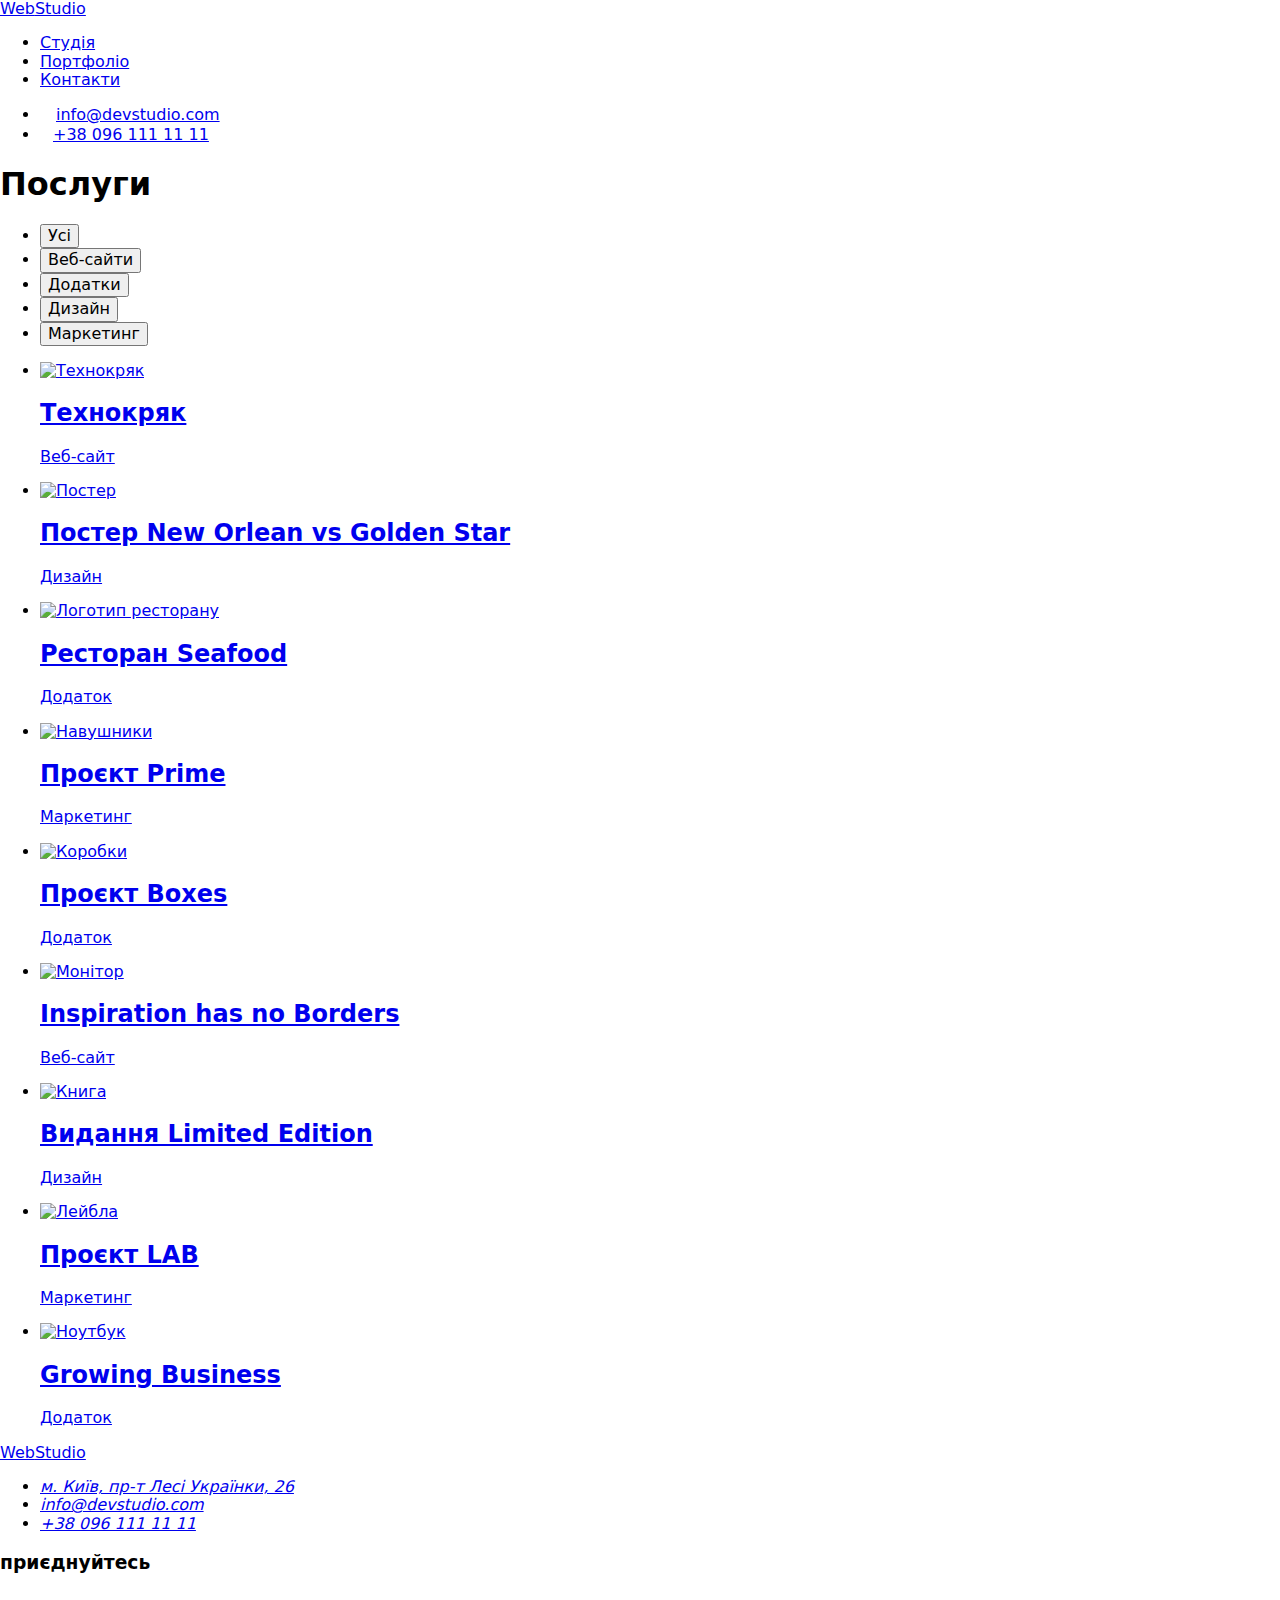
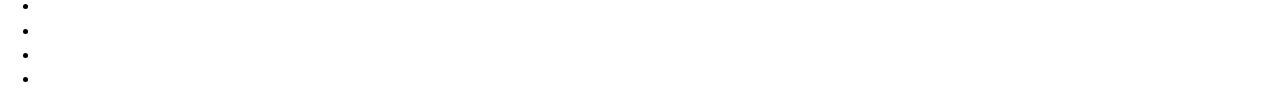
==== portfolio.html @ b420c296 "Add files via upload" ====
<!DOCTYPE html>
<html lang="uk">
    <head>
        <meta charset="UTF-8">
        <meta http-equiv="X-UA-Compatible" content="IE=edge">
        <meta name="viewport" content="width=<device-width>, initial-scale=1.0">
        <title>Blog</title>
    
        <link rel="preconnect" href="https://fonts.googleapis.com">
        <link rel="preconnect" href="https://fonts.gstatic.com" crossorigin>
        <link href="https://fonts.googleapis.com/css2?family=Raleway:wght@700&family=Roboto:wght@400;500;700;900&display=swap" rel="stylesheet">
        
        <link rel="stylesheet" href="https://cdnjs.cloudflare.com/ajax/libs/modern-normalize/1.1.0/modern-normalize.min.css">   
    
        <link rel="stylesheet" href="./css/styles.css">
    </head>
<body>
    <header>
        <div class="container header-nav">
            <nav class="header-nav">
                <a href="/" class="logo">Web<span class="logo-heder">Studio</span></a>
                <ul class="site-nav">
                    <li class="site-link"><a class="link" href="./index.html">Студія</a></li>
                    <li class="site-link"><a class="link" href="./portfolio.html">Портфоліо</a></li>
                    <li class="site-link"><a class="link" href="#">Контакти</a></li>
                </ul>
            </nav>
                <ul class="site-address">
                    <li class="address-item">
                        <a class="link address-link" href="mailto:info@devstudio.com">
                            <svg class="contact-icon" width="16" height="12">
                            <use href="./imeges/icons/icons.svg#icon-envelope"></use>
                        </svg>info@devstudio.com</a>
                    </li>
                    <li class="address-item"><a class="link address-link" href="tel:+380961111">
                        <svg class="contact-icon" width="13" height="16">
                            <use href="./imeges/icons/icons.svg#icon-phon"></use>
                        </svg>+38 096 111 11 11</a></li>
                </ul>
        </div>
    </header>
    <main>         
        <section class="section">
            <div class="container">
                <h1 class="visually-hidden">Послуги</h1>
                    <ul class="button-container">
                        <li><button class="service-button" type="button">Усі</button></li>
                        <li><button class="service-button" type="button">Веб-сайти</button></li>
                        <li><button class="service-button" type="button">Додатки</button></li>
                        <li><button class="service-button" type="button">Дизайн</button></li>
                        <li><button class="service-button" type="button">Маркетинг</button></li>
                    </ul>
                <ul class="services-cards">
                    <li class="services-card">
                        <a href="#" class="services-link">
                        <img src="./imeges/work1.jpg" alt="Технокряк">
                        <div class="services-info">
                            <h2 class="post-service">Технокряк</h2>
                            <p class="text-service">Веб-сайт</p>
                        </div></a>
                    </li>
                    <li class="services-card">
                        <a href="#" class="services-link">
                        <img src="./imeges/work2.jpg" alt="Постер">
                        <div class="services-info">
                            <h2 class="post-service">Постер New Orlean vs Golden Star</h2>
                            <p class="text-service">Дизайн</p>
                        </div></a>
                    </li>
                    <li class="services-card">
                        <a href="#" class="services-link">
                        <img src="./imeges/work3.jpg" alt="Логотип ресторану">
                        <div class="services-info">
                            <h2 class="post-service">Ресторан Seafood</h2>
                            <p class="text-service">Додаток</p>
                        </div></a>
                    </li>
                    <li class="services-card">
                        <a href="#" class="services-link">
                        <img src="./imeges/work4.jpg" alt="Навушники">
                        <div class="services-info">
                            <h2 class="post-service">Проєкт Prime</h2>
                            <p class="text-service">Маркетинг</p>
                        </div></a>
                    </li>
                    <li class="services-card">
                        <a href="#" class="services-link">
                        <img src="./imeges/work5.jpg" alt="Коробки">
                        <div class="services-info">
                            <h2 class="post-service">Проєкт Boxes</h2>
                            <p class="text-service">Додаток</p>
                        </div></a>
                    </li>
                    <li class="services-card">
                        <a href="#" class="services-link">
                        <img src="./imeges/work6.jpg" alt="Монітор">
                        <div class="services-info">
                            <h2 class="post-service">Inspiration has no Borders</h2>
                            <p class="text-service">Веб-сайт</p>
                        </div></a>
                    </li>
                    <li class="services-card">
                        <a href="#" class="services-link">
                        <img src="./imeges/work7.jpg" alt="Книга">
                        <div class="services-info">
                            <h2 class="post-service">Видання Limited Edition</h2>
                            <p class="text-service">Дизайн</p>
                        </div></a>
                    </li>
                    <li class="services-card">
                        <a href="#" class="services-link">
                        <img src="./imeges/work8.jpg" alt="Лейбла">
                        <div class="services-info">
                            <h2 class="post-service">Проєкт LAB</h2>
                            <p class="text-service">Маркетинг</p>
                        </div></a>
                    </li>
                    <li class="services-card">
                        <a href="#" class="services-link">
                        <img src="./imeges/work9.jpg" alt="Ноутбук">
                        <div class="services-info">
                            <h2 class="post-service">Growing Business</h2>
                            <p class="text-service">Додаток</p>                            
                        </div></a>
                    </li>
                </ul>
            </div>
        </section>     
    </main>
    <footer class="footer-color">
        <div class="container-footer">
        <div>
            <a href="/" class="logos">Web<span class="logo-footer">Studio</span></a>
            <address>
                    <ul  class="address-line">
                        <li class="address-line">
                            <a class="address-footer" href="https://goo.gl/maps/n4D2Z8sDKc1upqQAA">м. Київ, пр-т Лесі Українки, 26</a>
                        </li>
                        <li class="address-line">
                            <a class="address-footer" href="mailto:info@devstudio.com">info@devstudio.com</a>
                        </li>
                        <li class="address-line">
                            <a class="address-footer" href="tel:+380961111">+38 096 111 11 11</a>
                        </li>
                    </ul>
            </address>
        </div>

                <div class="contacts-footer">
                    <h3 class="contact-footer">приєднуйтесь</h3>
                    <ul class="social-list">
                        <li class="social-item">
                            <a href="" class="social-link-footer">
                                <svg class="social-icon" width="20" height="20">
                                    <use href="./imeges/icons/icons.svg#icon-instagram"></use>
                                </svg>
                            </a>
                        </li>
                        <li class="social-item">
                            <a href="" class="social-link-footer">
                                <svg class="social-icon" width="20" height="20">
                                    <use href="./imeges/icons/icons.svg#icon-twitter"></use>
                                </svg>
                            </a>
                        </li>
                        <li class="social-item">
                            <a href="" class="social-link-footer">
                                <svg class="social-icon" width="20" height="20">
                                    <use href="./imeges/icons/icons.svg#icon-facebook"></use>
                                </svg>
                            </a>
                        </li>
                        <li class="social-item">
                            <a href="" class="social-link-footer">
                                <svg class="social-icon" width="20" height="20">
                                    <use href="./imeges/icons/icons.svg#icon-linkedin"></use>
                                </svg>
                            </a>
                        </li>
                    </ul>
                </div>
        </div>    
    </footer>
</body>
</html>
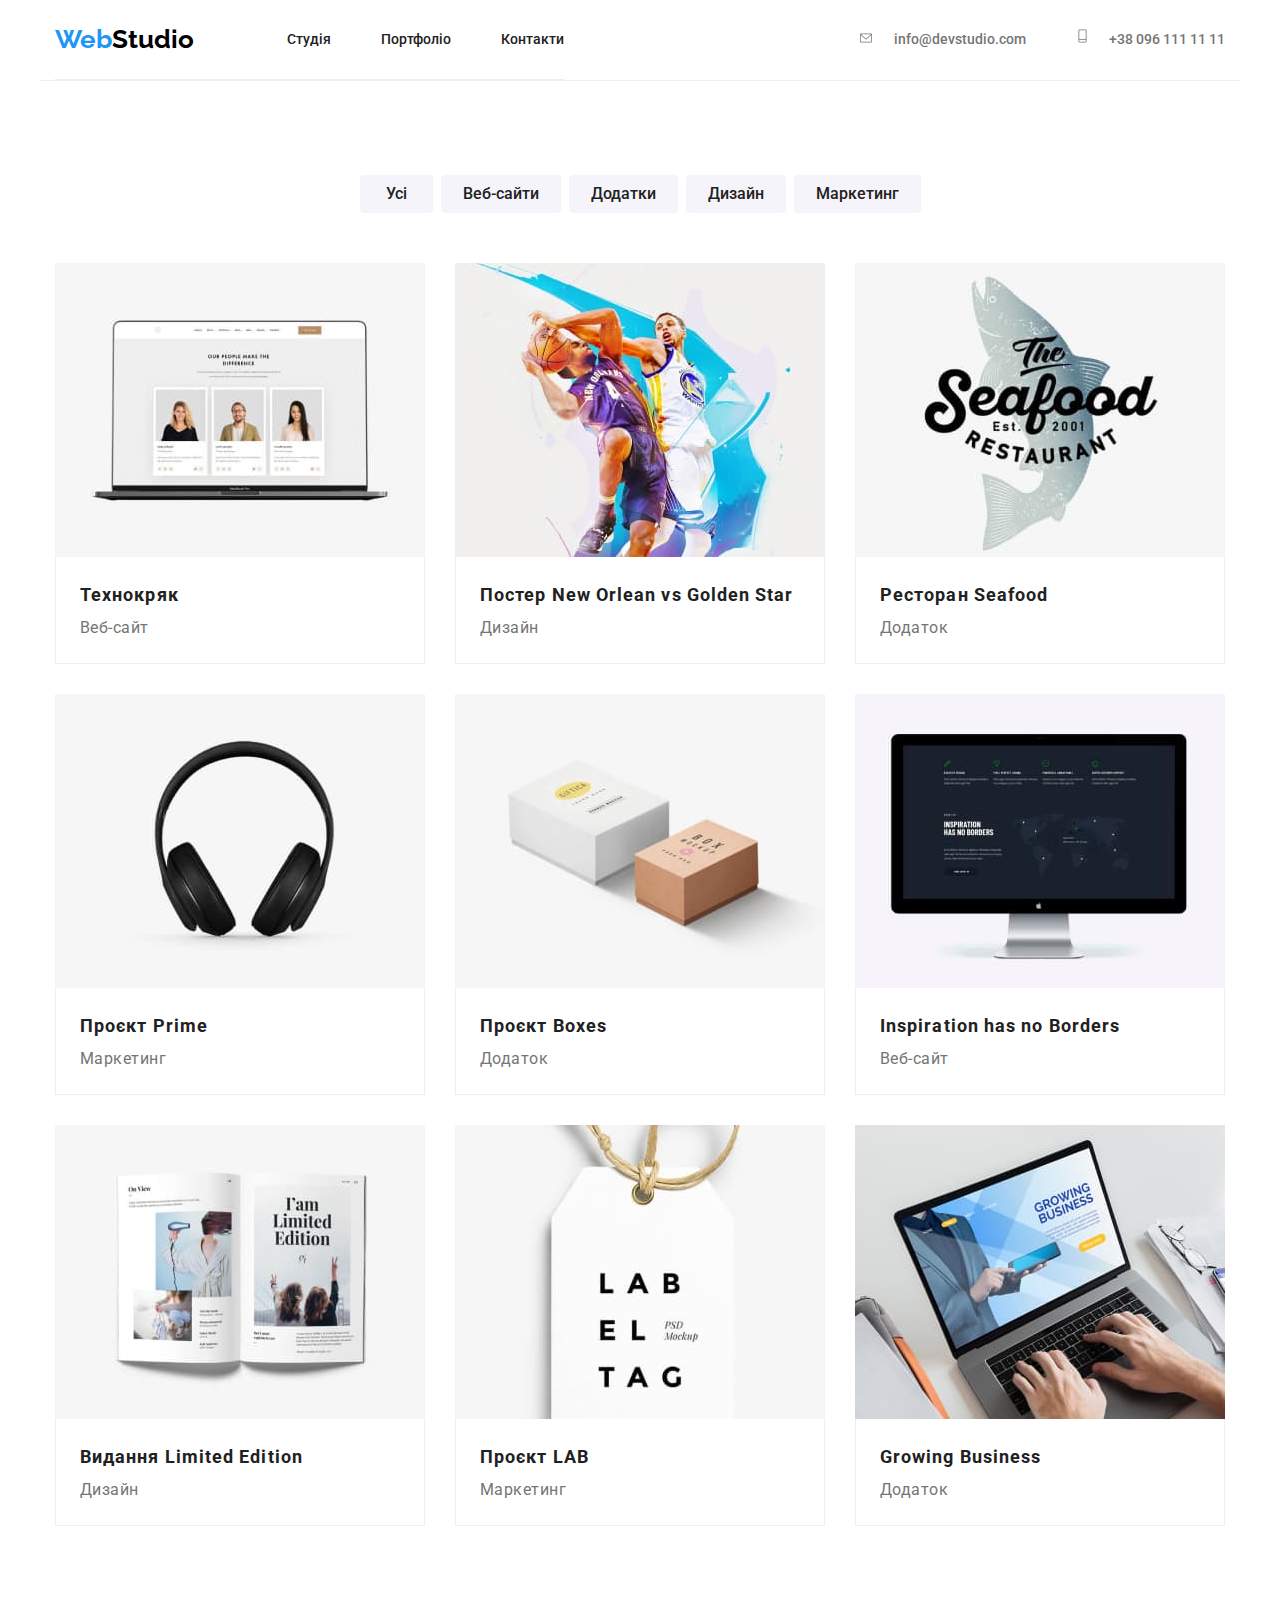
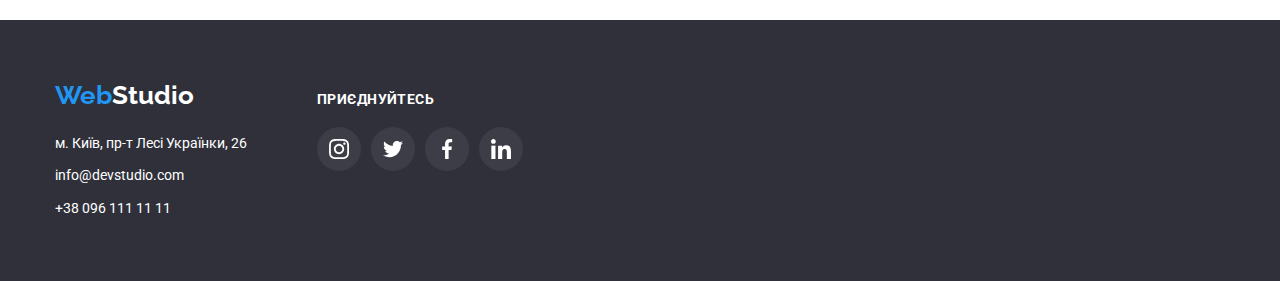
==== commit 9ee7d78d: "updateheader" ====
--- a/portfolio.html
+++ b/portfolio.html
@@ -18,7 +18,7 @@
     <header>
         <div class="container header-nav">
             <nav class="header-nav">
-                <a href="/" class="logo">Web<span class="logo-heder">Studio</span></a>
+                <a href="./index.html" class="logo">Web<span class="logo-heder">Studio</span></a>
                 <ul class="site-nav">
                     <li class="site-link"><a class="link" href="./index.html">Студія</a></li>
                     <li class="site-link"><a class="link" href="./portfolio.html">Портфоліо</a></li>
--- a/css/styles.css
+++ b/css/styles.css
@@ -0,0 +1,522 @@
+:root {
+    --color-primary: #212121;
+    --color-text: #757575;
+    --color-white: #FFFFFF;
+    --color-black: #000000;
+    --color-active: #2196F3;
+    --color-background: #F5F4FA;
+    --color-hero-footer: #2F303A;
+    --color-border: #EEEEEE;
+    --color-soc-icon: #AFB1B8;
+
+    }
+
+*,
+*::after,
+*::before {
+    box-sizing: border-box;
+}
+
+h1, h2, h3, p {
+    margin: 0;
+}
+
+button {
+    margin: 0;
+    padding: 0;
+}
+
+img {
+    display: block;
+    max-width: 100%;
+    height: auto;
+}
+
+ul {
+    list-style: none;
+    margin: 0;
+    padding: 0;
+}
+
+body {
+    font-family: 'Roboto', sans-serif;
+    font-weight: 400;
+    font-size: 14px;
+    line-height: 1.71;
+}
+
+.container {
+    width: 1200px;
+    margin: 0 auto;
+    padding: 0 15px;
+}
+
+.container-footer {
+    display: flex;
+    align-items: baseline;
+    width: 1200px;
+    margin: 0 auto;
+    padding: 0 15px;
+}
+
+.section {
+    padding: 94px 0;
+}
+
+.studio-posts {
+    display: flex;
+    gap: 30px;
+}
+
+.icons {
+    display: flex;
+    gap: 30px;
+}
+
+.team-cards {
+    display: flex;
+    gap: 30px;
+}
+
+.container-hero {
+    padding: 200px 0;   
+}
+
+.container-stdio {
+    padding: 94px 0;
+}
+
+.container-business {
+    padding-bottom: 94px;
+}
+
+.button-container {
+    display: flex;
+    justify-content: center;
+    margin-bottom: 50px;
+    gap: 8px;
+}
+
+.header-nav {
+    display: flex;
+    align-items: center;
+    border-bottom: 1px solid #ECECEC;
+}
+    
+.logo {
+    color: var(--color-active);
+    font-family: 'Raleway';
+    font-weight: 700;
+    font-size: 26px;
+    line-height: 1.2;
+    text-decoration: none;
+    padding: 24px 0;
+    margin-right: 93px;
+}
+
+.logo-heder {
+    color: var(--color-black);
+}
+
+.logos {
+    display: block;
+    color: var(--color-active);
+    font-family: 'Raleway';
+    font-weight: 700;
+    font-size: 26px;
+    line-height: 1.2;
+    text-decoration: none;
+    margin-bottom: 20px;
+}
+
+.logo-footer {
+    color: var(--color-white);
+}
+
+.site-nav {
+    display: flex;
+}
+
+.site-nav .site-link {
+    margin-right: 50px;
+}
+
+.site-nav .site-link:last-child {
+    margin-right: 0;
+}
+
+.link {
+    font-weight: 500;
+    color: var(--color-primary);
+    text-decoration: none;
+    text-underline-offset: 2px;
+}
+
+.site-address {
+    display: flex;
+    align-items: baseline;
+    margin-left: auto;
+}
+
+.address-link {
+    display: flex;
+    align-items: baseline;
+    gap: 10px;
+    color: var(--color-text);
+}
+
+.address-item {
+    margin-right: 50px;
+}
+.address-item:last-child {
+    margin-right: 0;
+}
+
+.contact-icon {
+    fill: currentColor;
+    margin-right: 10px;
+}
+
+.link:hover {
+    color: var(--color-active);
+}
+.link:focus {
+    color: var(--color-active);
+}
+
+.hero-section {
+    text-align: center;
+    margin: 0 auto;
+    max-width: 1600px;
+    background-image: linear-gradient(rgba(47, 48, 58, 0.4),
+     rgba(47, 48, 58, 0.4)),
+      url("../imeges/hero.jpg");
+    
+    background-color: var(--color-hero-footer);
+}
+.hero-title {
+    color: var(--color-white);
+    font-family: 'Roboto', sans-serif;
+    font-weight: 900;
+    font-size: 44px;
+    line-height: 1.36;
+    text-align: center;
+    letter-spacing: 0.06em;
+    text-transform: uppercase;
+    margin-top: 0 ;
+    margin-bottom: 30px;
+}
+
+.button-title {
+    color: var(--color-white);
+    background-color: #2196F3;
+    font-family: 'Roboto';
+    font-weight: 700;
+    font-size: 16px;
+    line-height: 1.88;
+    cursor: pointer;
+    border-radius: 4px;
+    border: 0;
+    padding: 10px 32px;
+}
+
+.visually-hidden {
+    position: absolute;
+    white-space: nowrap;
+    width: 1px;
+    height: 1px;
+    overflow: hidden;
+    border: 0;
+    padding: 0;
+    clip: rect(0 0 0 0);
+    clip-path: inset(50%);
+    margin: -1px;
+}
+
+.service-button {
+    min-width: 73px;
+    padding: 6px 22px;
+    color: var(--color-primary);
+    background-color: var(--color-background);
+    font-family: inherit;
+    font-weight: 500;
+    font-size: 16px;
+    line-height: 1.62;
+    border-radius: 4px;
+    border: none;
+}
+
+.service-button:hover {
+    background-color: var(--color-active);
+    color: var(--color-white);
+} 
+
+.service-button:focus {
+    background-color: var(--color-active);
+    color: var(--color-white);
+}
+
+.post-studio {
+    width: 270px;
+    font-weight: 700;
+    font-size: 14px;
+    line-height: 1.14;
+    letter-spacing: 0.03em;
+    text-transform: uppercase;
+    margin-bottom: 10px;
+}
+
+.posts-icon {
+    width: 270px;
+    height: 120px;
+    background-color: var(--color-background);
+    margin-bottom: 30px;
+    display: flex;
+    justify-content: center;
+    align-items: center;
+}
+
+.text-studio {
+    color: var(--color-text);
+    font-weight: 400;
+    font-size: 14px;
+    line-height: 1.71;
+}
+
+.post-business {
+    color: var(--color-primary);
+    font-weight: 700;
+    font-size: 36px;
+    line-height: 42px;
+    text-align: center;
+    letter-spacing: 0.03em;
+    margin-bottom: 50px;
+}
+
+.section-teams {
+    background-color: var(--color-background);
+    padding-top: 94px;
+    padding-bottom: 94px;
+}
+
+.team-info {
+    padding: 30px 32px;
+}
+
+.post-teams {
+    color: var(--color-primary);
+    font-weight: 700;
+    font-size: 36px;
+    line-height: 42px;
+    text-align: center;
+    letter-spacing: 0.03em;
+    margin-bottom: 50px;
+}
+
+.team-card {
+    background-color: var(--color-white);
+    border-bottom: 1px solid #EEEEEE;
+}
+
+.team-person {
+    color: var(--color-primary);
+    font-weight: 500;
+    font-size: 16px;
+    line-height: 1.19;
+    text-align: center;
+    letter-spacing: 0.03em;
+    margin-bottom: 10px
+}
+
+.text-person {
+    color: var(--color-text);
+    font-weight: 400;
+    font-size: 16px;
+    line-height: 1.19;
+    text-align: center;
+    letter-spacing: 0.03em;
+    margin-bottom: 16px;
+}
+
+.social-list {
+    display: flex;
+    justify-content: center;
+    gap: 10px;
+}
+
+.social-item {
+    width: 44px;
+    height: 44px;
+}
+
+.social-link {
+    display: flex;
+    align-items: center;
+    justify-content: center;
+    background-color: var(--color-white);
+    border-radius: 50%;
+    width: 100%;
+    height: 100%;
+    color: var(--color-soc-icon);
+}
+
+.social-link:hover,
+.social-link:focus {
+    color: var(--color-white);
+    background-color: var(--color-active);
+}
+
+.social-link-footer {
+    display: flex;
+    align-items: center;
+    justify-content: center;
+    background-color: #FFFFFF10;
+    border-radius: 50%;
+    width: 100%;
+    height: 100%;
+    color: var(--color-white)
+}
+
+.social-link-footer:hover,
+.social-link-footer:focus {
+    color: var(--color-white);
+    background-color: var(--color-active);
+}
+
+.contact-footer {
+    font-style: normal;
+    font-weight: 700;
+    font-size: 14px;
+    line-height: 16px;
+    letter-spacing: 0.03em;
+    text-transform: uppercase;
+    color: var(--color-white);
+    margin-bottom: 20px;
+}
+
+.contacts-footer {
+    margin-left: 70px;    
+}
+
+.social-icon {
+    fill: currentColor;
+}
+
+.post-service {
+    color: var(--color-primary);
+    font-weight: 700;
+    font-size: 18px;
+    line-height: 2;
+    letter-spacing: 0.06em;
+}
+
+.text-service {
+    color: var(--color-text);
+    font-weight: 400;
+    font-size: 16px;
+    line-height: 1.88;
+    letter-spacing: 0.03em;
+}
+
+.services-cards {
+    display: flex;
+    flex-wrap: wrap;
+    gap: 30px;
+}
+
+.services-card {
+    background-color: var(--color-white);
+
+}
+
+.services-info {
+    padding: 20px 24px;
+    border-right: 1px solid var(--color-border);
+    border-bottom: 1px solid var(--color-border);
+    border-left: 1px solid var(--color-border);
+}
+
+.services-link {
+    display: block;
+    text-decoration: none;
+}
+
+.services-link:hover,
+.services-link:focus {
+    box-shadow: 1px 4px 6px 0 rgba(0, 0, 0, 0.16), 0 4px 4px 0px rgba(0, 0, 0, 0.06), 0 1px 1px 0px rgba(0, 0, 0, 0.12);    
+}
+.clients-post {
+    margin-bottom: 50px;
+    color: var(--color-primary);
+    font-weight: 700;
+    font-size: 36px;
+    line-height: 42px;
+    text-align: center;
+    letter-spacing: 0.03em;
+}
+
+.clients {
+    padding-top: 94px;
+    padding-bottom: 94px;
+}
+
+.clients-list {
+    display: flex;
+    justify-content: center;
+    gap: 30px;
+}
+
+.clients-item {
+    width: 170px;
+    height: 92px;
+}
+
+.clients-link {
+    display: flex;
+    align-items: center;
+    justify-content: center;
+    border: 1px solid var(--color-soc-icon);
+    border-radius: 4%;
+    width: 100%;
+    height: 100%;
+    color: var(--color-soc-icon)
+}
+
+.clients-icon {
+    fill: currentColor
+}
+
+.clients-link:hover,
+.clients-link:focus {
+    color: var(--color-active);
+    border-color: var(--color-active);
+}
+
+.address-line:not(:last-child) {
+    margin-bottom: 9px;
+}
+
+.address {
+    font-style: normal;
+}
+
+.address-footer {
+    font-style: normal;
+    font-weight: 400;
+    font-size: 14px;
+    line-height: 1.71;
+    color: var(--color-white);
+    text-decoration: none;
+}
+
+.address-footer:hover {
+    color: var(--color-active);
+}
+.address-footer:focus {
+    color: var(--color-active);
+}
+.footer-color {
+    background-color: var(--color-hero-footer);
+    padding-top: 60px;
+    padding-bottom: 60px;
+}